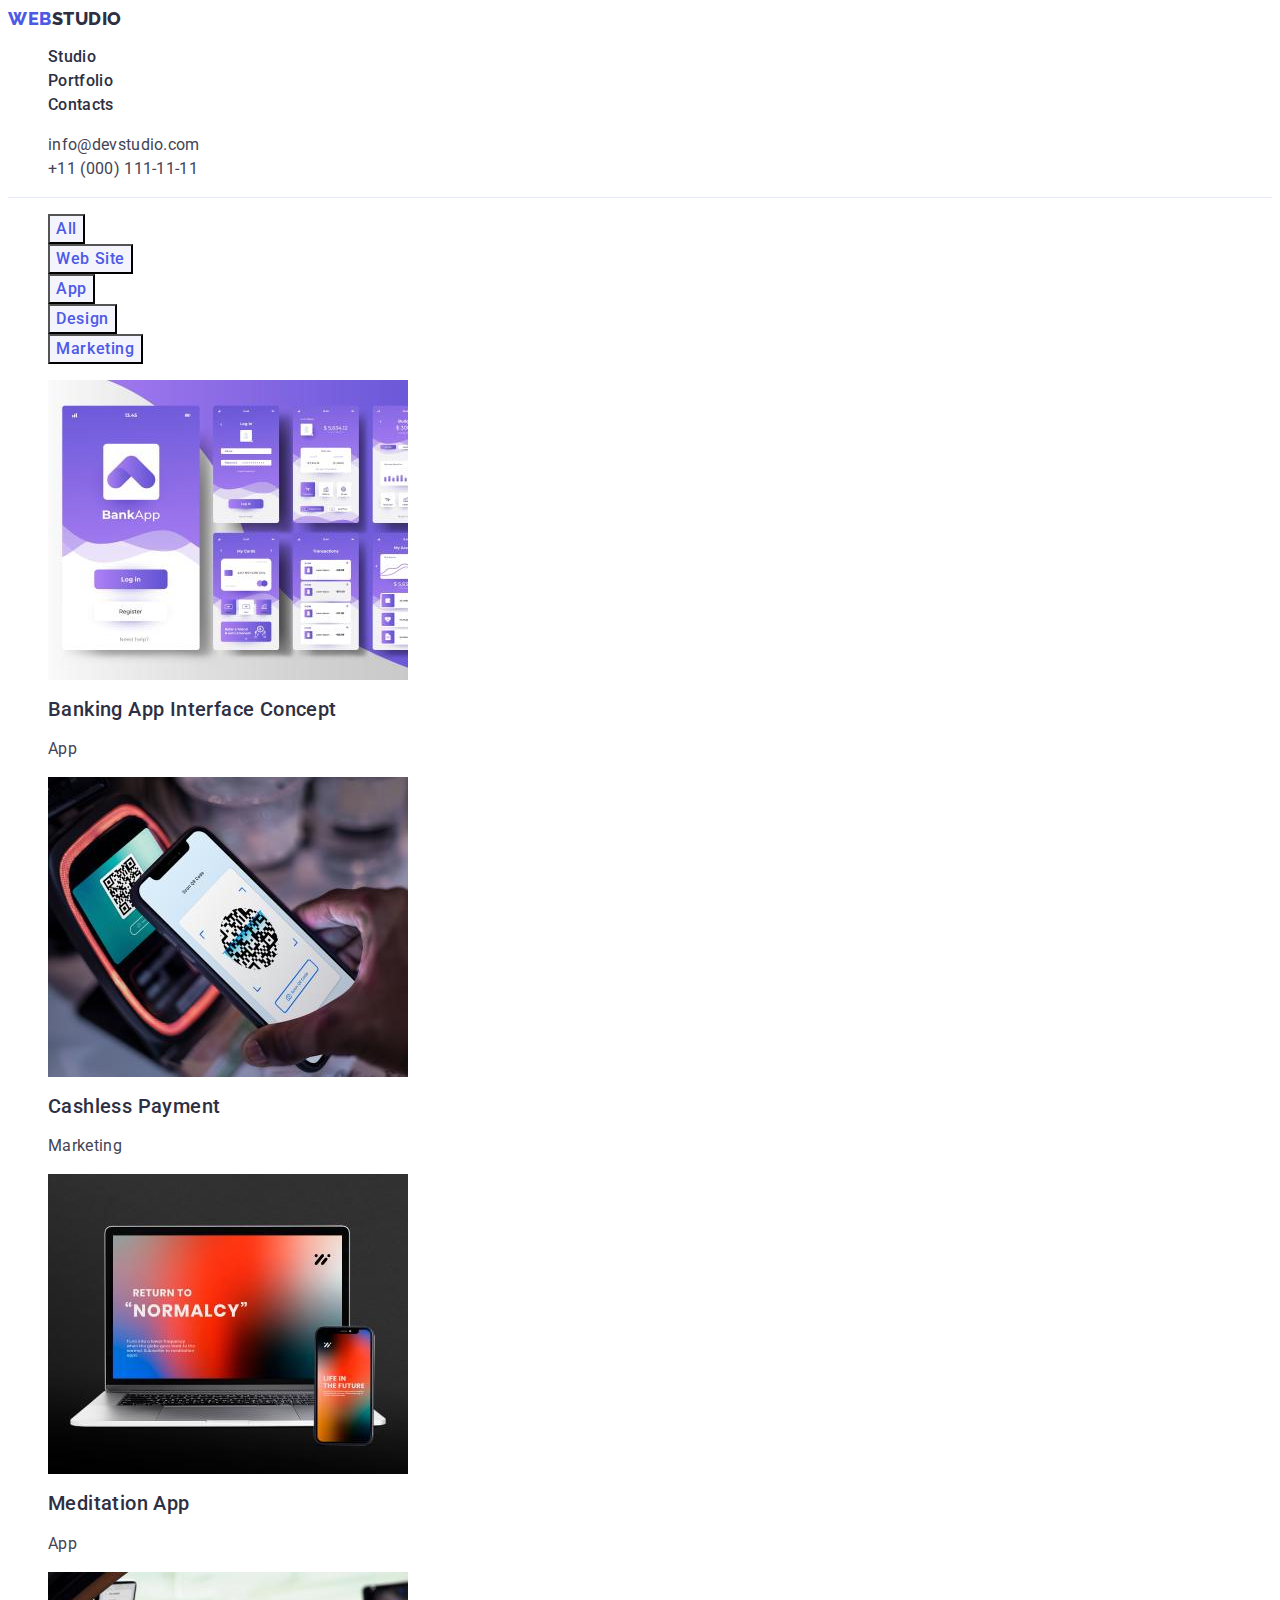
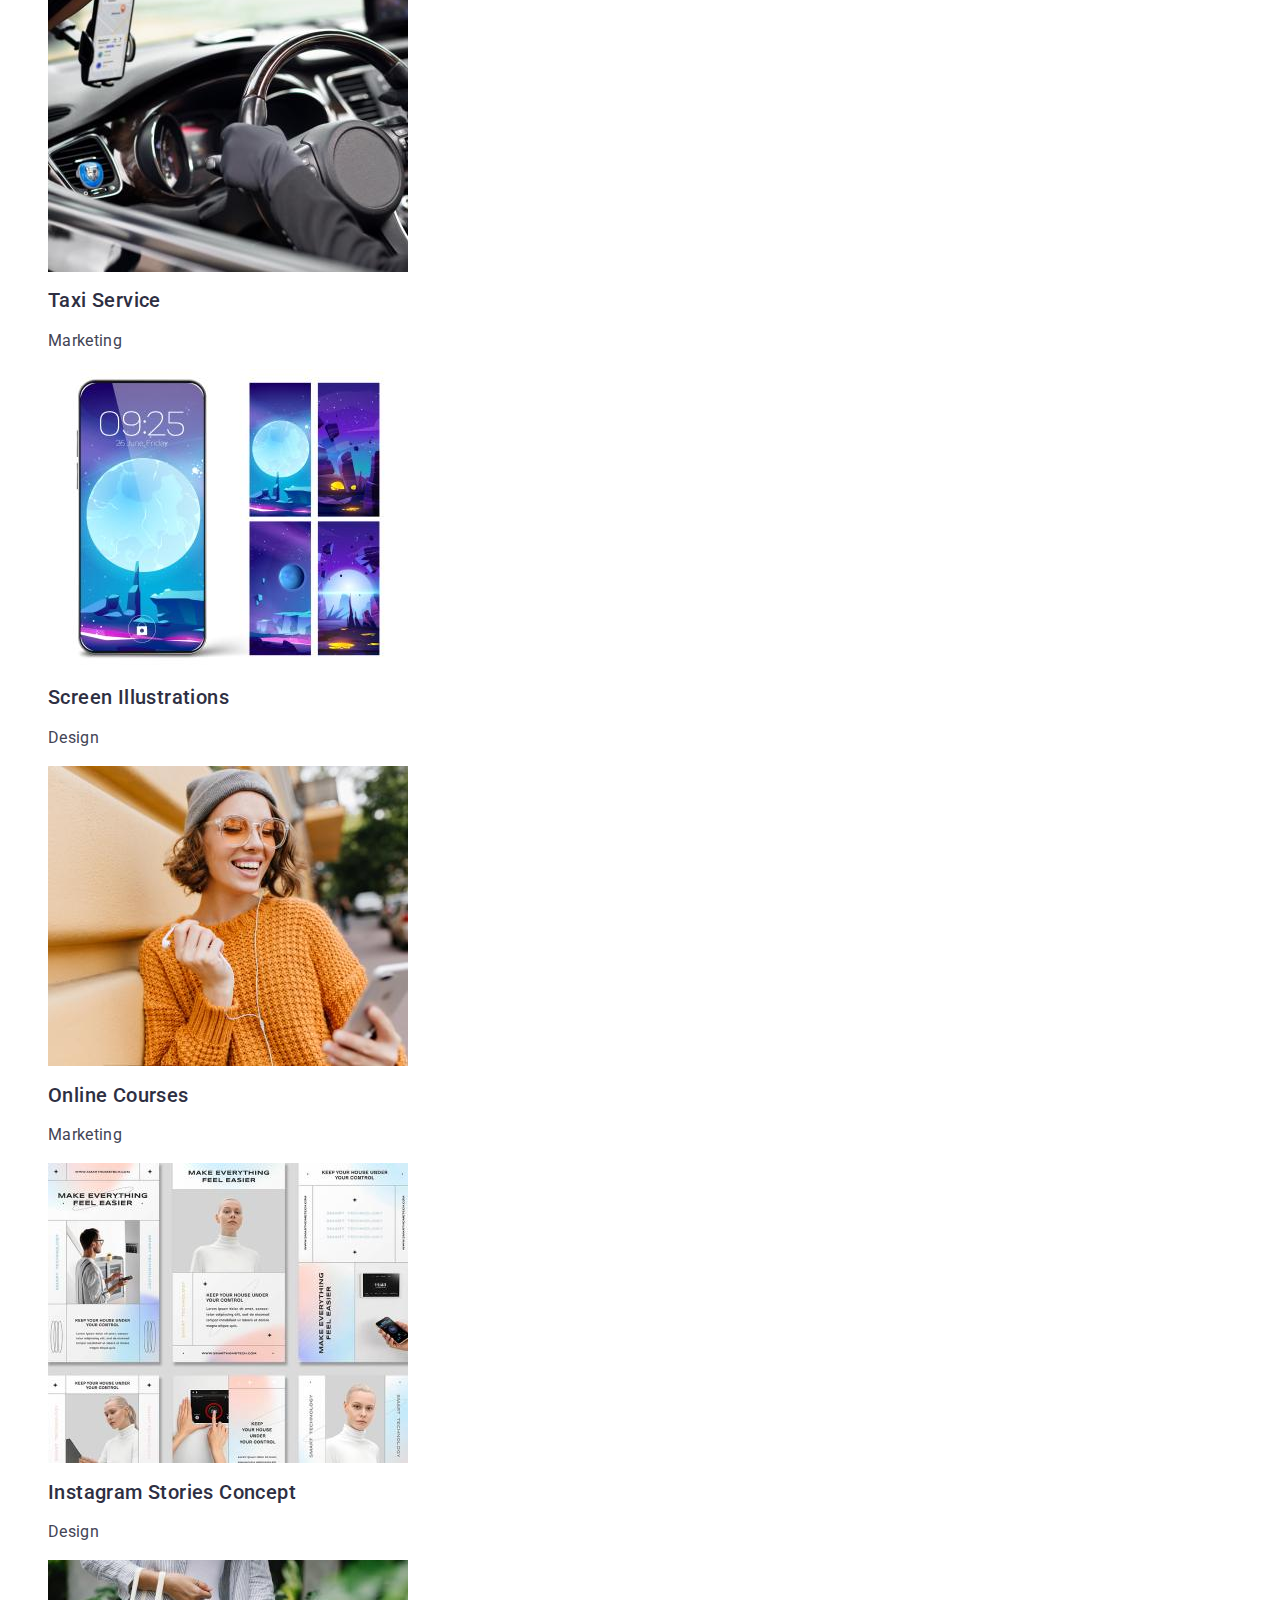
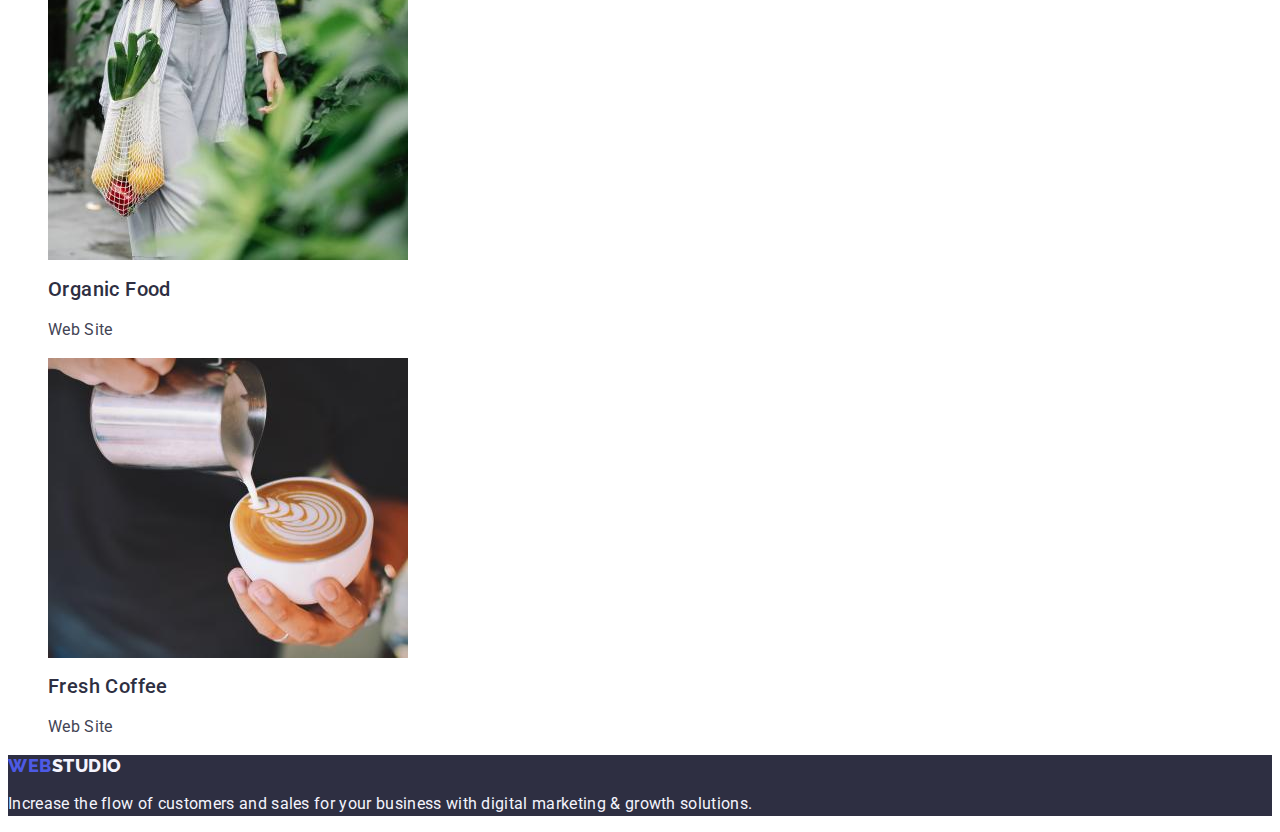
==== portfolio.html @ 6127a472 "styles link upddate" ====
<!DOCTYPE html>
<html lang="en">

<head>
  <meta charset="UTF-8">
  <meta name="viewport" content="width=device-width, initial-scale=1.0">
  <title>Portfolio</title>
  <link rel="stylesheet" href="./css/styles.css">
  <link rel="preconnect" href="https://fonts.googleapis.com">
  <link rel="preconnect" href="https://fonts.gstatic.com" crossorigin>
  <link href="https://fonts.googleapis.com/css2?family=Raleway:wght@800&family=Roboto:wght@400;500;700;900&display=swap"
    rel="stylesheet">
  <link rel="stylesheet" href="https://cdnjs.cloudflare.com/ajax/libs/modern-normalize/2.0.0/modern-normalize.min.css"
    integrity="sha512-4xo8blKMVCiXpTaLzQSLSw3KFOVPWhm/TRtuPVc4WG6kUgjH6J03IBuG7JZPkcWMxJ5huwaBpOpnwYElP/m6wg=="
    crossorigin="anonymous" referrerpolicy="no-referrer" />
  <link rel="stylesheet" href="node_modules/modern-normalize/modern-normalize.css">
</head>

<body>
  <!-- Heading -->
  <header>
    <nav>
      <!-- Navigation to other pages -->
      <a class="logo link" href="./index.html">Web<span class="second-part-of-the-logo">Studio</span></a>
      <ul class="list">
        <li><a class="nav-fillters link" href="./index.html">Studio</a></li>
        <li><a class="nav-fillters link" href="./portfolio.html">Portfolio</a></li>
        <li><a class="nav-fillters link" href="">Contacts</a></li>
      </ul>
    </nav>
    <address class="address-fillters">
      <ul class="list">
        <!-- Link to email address  -->
        <li><a class="address-list-fillters link" href="mailto:info@devstudio.com">info@devstudio.com</a></li>
        <!-- Link to phone number -->
        <li><a class="address-list-fillters link" href="tel:+110001111111">+11 (000) 111-11-11</a>
        </li>
      </ul>
    </address>
  </header>
  <!-- Main page content -->
  <main>
    <section>
      <h1 class="visually-hidden">Button</h1>
      <ul class="list">
        <li><button type="button" class="portfolio-buttons">All</button></li>
        <li><button type="button" class="portfolio-buttons">Web Site</button></li>
        <li><button type="button" class="portfolio-buttons">App</button></li>
        <li><button type="button" class="portfolio-buttons">Design</button></li>
        <li><button type="button" class="portfolio-buttons">Marketing</button></li>
      </ul>
      <ul class="list">
        <li>
          <a class="link"><img src="./images/img.jpg" alt="banking app iterface concept" width="360">
            <h2 class="heading-fillters">Banking App Interface Concept</h2>
            <p class="paragraph">App</p>
          </a>
        </li>
        <li><a class="link"><img src="./images/Payment.jpg" alt="payment app" width="360">
            <h2 class="heading-fillters">Cashless Payment</h2>
            <p class="paragraph">Marketing</p>
          </a>
        </li>
        <li><a class="link"><img src="./images/App.jpg" alt="meditation app" width="360">
            <h2 class="heading-fillters">Meditation App</h2>
            <p class="paragraph">App</p>
          </a>
        </li>
        <li><a class="link"><img src="./images/Taxi.jpg" alt="car cockpit" width="360">
            <h2 class="heading-fillters">Taxi Service</h2>
            <p class="paragraph">Marketing</p>
          </a>
        </li>
        <li><a class="link"><img src="./images/Screen.jpg" alt="Screen Illustrations" width="360">
            <h2 class="heading-fillters">Screen Illustrations</h2>
            <p class="paragraph">Design</p>
          </a>
        </li>
        <li><a class="link"><img src="./images/Courses.jpg" alt="Woman in an orange turtleneck" width="360">
            <h2 class="heading-fillters">Online Courses</h2>
            <p class="paragraph">Marketing</p>
          </a>
        </li>
        <li><a class="link"><img src="./images/Instagram.jpg" alt="Instagram Stories Concept" width="360">
            <h2 class="heading-fillters">Instagram Stories Concept</h2>
            <p class="paragraph">Design</p>
          </a>
        </li>
        <li><a class="link"><img src="./images/Food.jpg" alt="Organic Food" width="360">
            <h2 class="heading-fillters">Organic Food</h2>
            <p class="paragraph">Web Site</p>
          </a>
        </li>
        <li><a class="link"><img src="./images/Coffee.jpg" alt="Fresh Coffee" width="360">
            <h2 class="heading-fillters">Fresh Coffee</h2>
            <p class="paragraph">Web Site</p>
          </a>
        </li>
      </ul>
    </section>
  </main>
  <!-- Page footer -->
  <footer class="section-fillters">
    <a class="logo link" href="./index.html">Web<span class="second-part-footer-logo">Studio</span></a>
    <p class="footer-paragraph">Increase the flow of customers and sales for your business with digital marketing &
      growth solutions.</p>
  </footer>

</body>

</html>
---- css/styles.css ----
:root {
    --main-color: #434455;
    --letters-color: #2e2f42;
    --background-color: #f4f4fd;
    --letters2-color: #404bbf;
    --buttons-color: #4d5ae5;
    --main-background-color: #ffffff;
}
body {
    font-family: "Raleway", sans-serif;
    font-family: "Roboto", sans-serif;
    color: #434455;
    background: #ffffff;
}
.logo {
    font-family: "Raleway", sans-serif;
    font-weight: 800;
    font-size: 18px;
    line-height: 1.17;
    letter-spacing: 0.03em;
    text-transform: uppercase;
    color: var(--buttons-color);
}
.second-part-of-the-logo {
    color: var(--letters-color);
}
.link {
    text-decoration: none;
}
.list {
    list-style: none;
}
.nav-fillters {
    font-weight: 500;
    font-size: 16px;
    line-height: 1.5;
    letter-spacing: 0.02em;
    color: var(--letters-color);
}
.nav-fillters:focus,
.nav-fillters:hover {
    color: #404bbf;
}
.address-fillters {
    font-style: normal;
}
.address-list-fillters {
    font-size: 16px;
    line-height: 1.5;
    letter-spacing: 0.02em;
    color: var(--main-color);
}
.address-list-fillters:hover {
    color: #404bbf;
}
.address-list-fillters:focus {
    color: #404bbf;
}

.section-fillters {
    background-color: var(--letters-color);
}
.main-heading {
    font-size: 56px;
    line-height: 1.07;
    text-align: center;
    letter-spacing: 0.02em;
    color: var(--main-background-color);
}
.main-button {
    background-color: #4d5ae5;
    font-family: "Roboto", sans-serif;
    font-weight: 500;
    font-size: 16px;
    line-height: 1.5;
    letter-spacing: 0.04em;
    color: var(--main-background-color);
    cursor: pointer;
}
.main-button:hover,
.main-button:focus {
    background-color: #404bbf;
}
.heading-fillters {
    font-weight: 500;
    font-size: 20px;
    line-height: 1.2;
    letter-spacing: 0.02em;
    color: var(--letters-color);
}
.paragraph {
    font-size: 16px;
    line-height: 1.5;
    letter-spacing: 0.02em;
    color: var(--main-color);
}
.section-three-heading {
    font-size: 36px;
    line-height: 1.11;
    text-align: center;
    letter-spacing: 0.02em;
    text-transform: capitalize;
    color: var(--letters-color);
}
.section-four {
    background-color: var(--background-color);
}
.section-four-heading {
    font-size: 36px;
    line-height: 1.11;
    text-align: center;
    letter-spacing: 0.02em;
    text-transform: capitalize;
    color: var(--letters-color);
}
.section-four-images {
    background-color: var(--main-background-color);
}
.second-part-footer-logo {
    color: var(--background-color);
}
.footer-paragraph {
    line-height: 1.5;
    color: var(--background-color);
    letter-spacing: 0.02em;
}

.portfolio-buttons {
    font-family: "Roboto", sans-serif;
    font-weight: 500;
    font-size: 16px;
    line-height: 1.5;
    letter-spacing: 0.04em;
    color: var(--buttons-color);
    background-color: var(--background-color);
    cursor: pointer;
}
.portfolio-buttons:focus,
.portfolio-buttons:hover {
    color: var(--main-background-color);
    background-color: var(--letters2-color);
}
.visually-hidden {
    position: absolute;
    width: 1px;
    height: 1px;
    margin: -1px;
    border: 0;
    padding: 0;
    white-space: nowrap;
    clip-path: inset(100%);
    clip: rect(0 0 0 0);
    overflow: hidden;
}
img {
    display: block;
}
.container {
    width: 1158px;
    margin: 0 auto;
    padding-left: 15px;
    padding-right: 15px;
}
header {
    border-bottom: 1px solid #e7e9fc;
}
.header-div {
    display: flex;
}
.nav-box {
    display: flex;
    align-items: center;
}
.logo-box {
    margin-right: 76px;
}
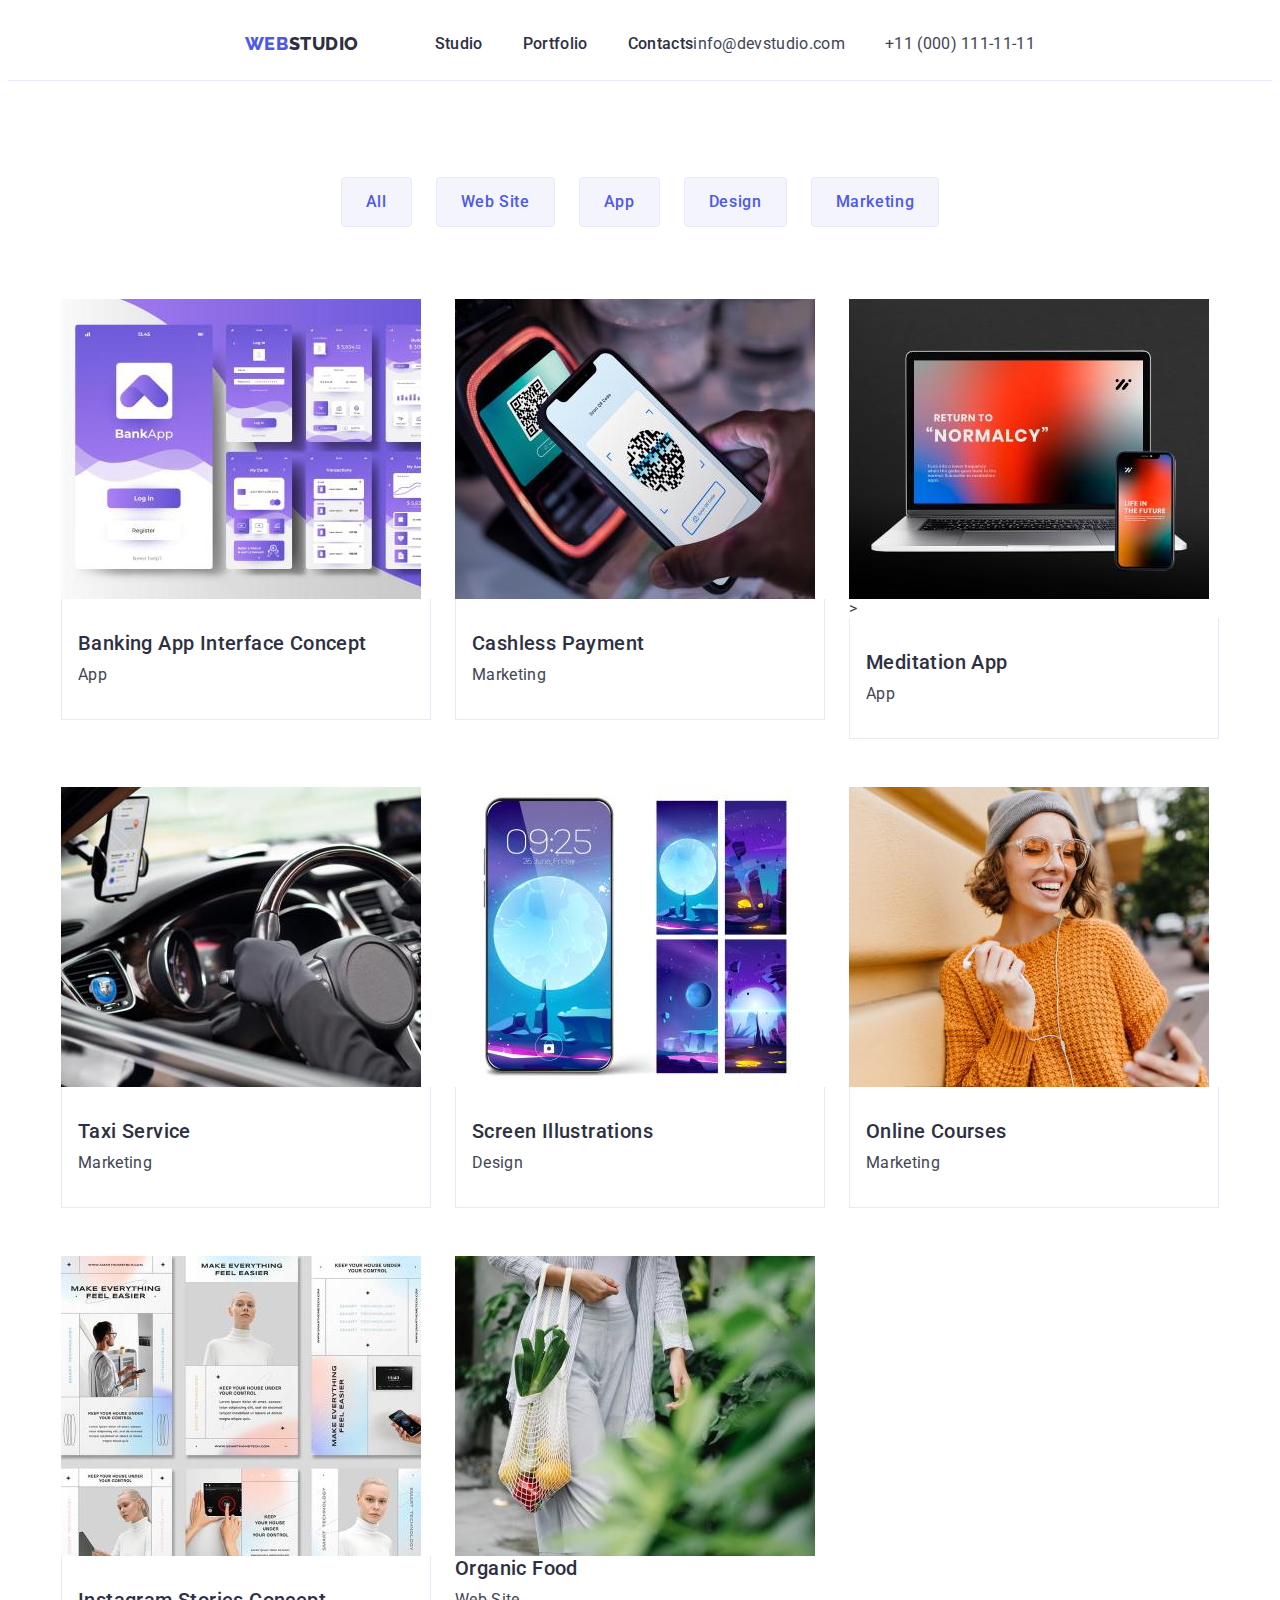
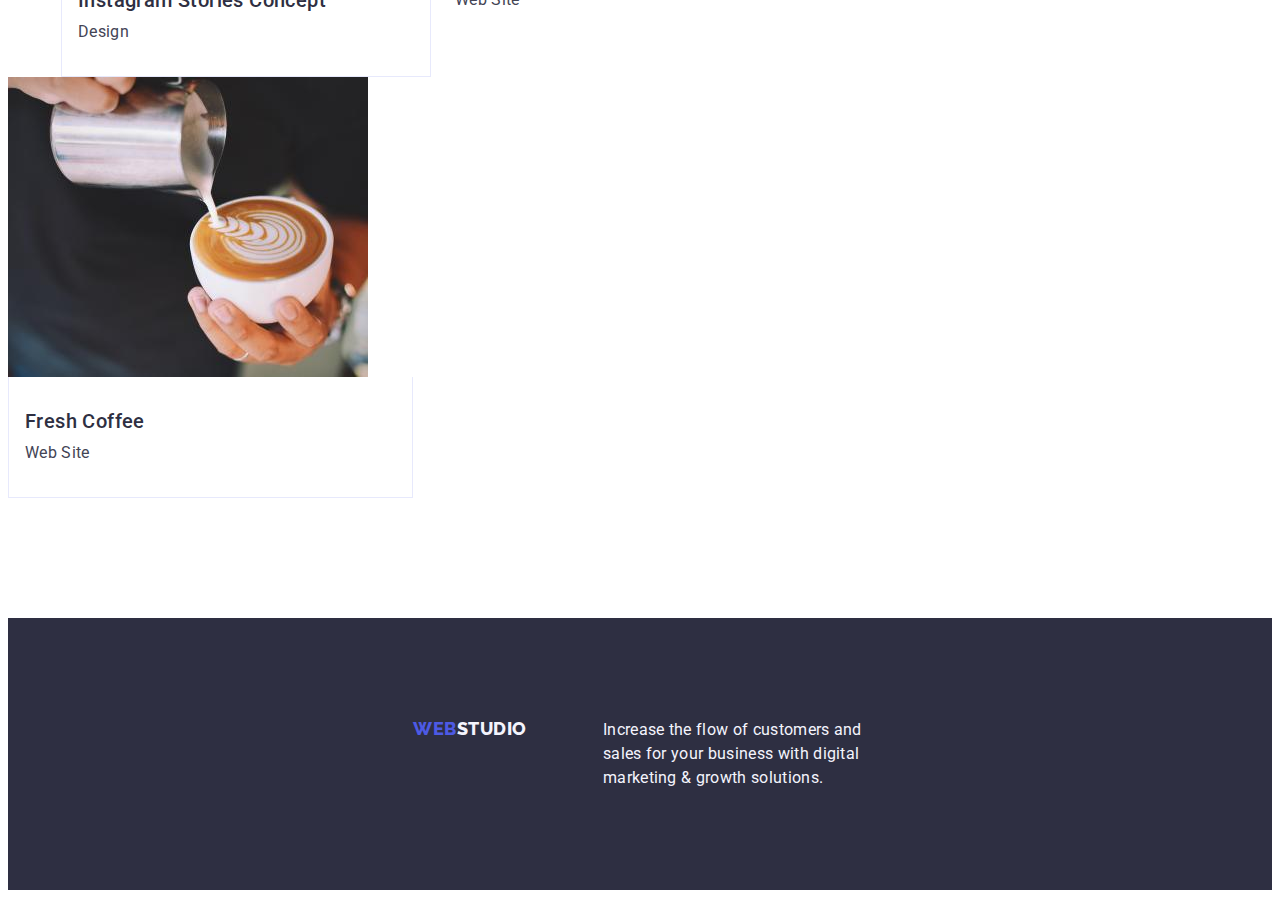
==== commit 0b7de45e: "Change all code" ====
--- a/portfolio.html
+++ b/portfolio.html
@@ -2,110 +2,169 @@
 <html lang="en">
 
 <head>
-  <meta charset="UTF-8">
-  <meta name="viewport" content="width=device-width, initial-scale=1.0">
+  <meta charset="utf-8" />
+  <meta name="description" content="Web studio page" />
   <title>Portfolio</title>
-  <link rel="stylesheet" href="./css/styles.css">
-  <link rel="preconnect" href="https://fonts.googleapis.com">
-  <link rel="preconnect" href="https://fonts.gstatic.com" crossorigin>
-  <link href="https://fonts.googleapis.com/css2?family=Raleway:wght@800&family=Roboto:wght@400;500;700;900&display=swap"
-    rel="stylesheet">
   <link rel="stylesheet" href="https://cdnjs.cloudflare.com/ajax/libs/modern-normalize/2.0.0/modern-normalize.min.css"
     integrity="sha512-4xo8blKMVCiXpTaLzQSLSw3KFOVPWhm/TRtuPVc4WG6kUgjH6J03IBuG7JZPkcWMxJ5huwaBpOpnwYElP/m6wg=="
     crossorigin="anonymous" referrerpolicy="no-referrer" />
-  <link rel="stylesheet" href="node_modules/modern-normalize/modern-normalize.css">
+  <link rel="stylesheet" href="./css/styles.css" />
+  <link rel="preconnect" href="https://fonts.gstatic.com" />
+  <link rel="preconnect" href="https://fonts.googleapis.com" />
+  <link href="https://fonts.googleapis.com/css2?family=Raleway:wght@800&family=Roboto:wght@400;500;700;900&display=swap"
+    rel="stylesheet" />
 </head>
 
 <body>
   <!-- Heading -->
-  <header>
-    <nav>
+  <header class="header">
+    <div class="div-header container">
       <!-- Navigation to other pages -->
-      <a class="logo link" href="./index.html">Web<span class="second-part-of-the-logo">Studio</span></a>
-      <ul class="list">
-        <li><a class="nav-fillters link" href="./index.html">Studio</a></li>
-        <li><a class="nav-fillters link" href="./portfolio.html">Portfolio</a></li>
-        <li><a class="nav-fillters link" href="">Contacts</a></li>
-      </ul>
-    </nav>
-    <address class="address-fillters">
-      <ul class="list">
-        <!-- Link to email address  -->
-        <li><a class="address-list-fillters link" href="mailto:info@devstudio.com">info@devstudio.com</a></li>
-        <!-- Link to phone number -->
-        <li><a class="address-list-fillters link" href="tel:+110001111111">+11 (000) 111-11-11</a>
-        </li>
-      </ul>
-    </address>
+      <nav class="nav-header">
+        <a href="./index.html" class="logo link">Web<span class="logo-secondary">Studio</span></a>
+        <ul class="list menu">
+          <li class="menu-item">
+            <a href="./index.html" class="list-item link">Studio</a>
+          </li>
+          <li class="menu-item">
+            <a href="./portfolio.html" class="list-item link">Portfolio</a>
+          </li>
+          <li class="menu-item">
+            <a href="" class="list-item link">Contacts</a>
+          </li>
+        </ul>
+      </nav>
+      <address class="address">
+        <ul class="list address-list">
+          <!-- Link to email address  -->
+          <li>
+            <a href="mailto:info@devstudio.com" class="address-list-item link">info@devstudio.com</a>
+          </li>
+          <!-- Link to phone number -->
+          <li>
+            <a href="tel:+110001111111" class="address-list-item link">+11 (000) 111-11-11</a>
+          </li>
+        </ul>
+      </address>
+    </div>
   </header>
   <!-- Main page content -->
   <main>
-    <section>
-      <h1 class="visually-hidden">Button</h1>
-      <ul class="list">
-        <li><button type="button" class="portfolio-buttons">All</button></li>
-        <li><button type="button" class="portfolio-buttons">Web Site</button></li>
-        <li><button type="button" class="portfolio-buttons">App</button></li>
-        <li><button type="button" class="portfolio-buttons">Design</button></li>
-        <li><button type="button" class="portfolio-buttons">Marketing</button></li>
+    <section class="section portfolio-main">
+      <div class="container">
+        <h1 class="visually-hidden">Button</h1>
+        <ul class="list button-list">
+          <li><button type="button" class="button-list-item">All</button></li>
+          <li>
+            <button type="button" class="button-list-item">Web Site</button>
+          </li>
+          <li>
+            <button type="button" class="button-list-item">App</button>
+          </li>
+          <li>
+            <button type="button" class="button-list-item">Design</button>
+          </li>
+          <li>
+            <button type="button" class="button-list-item">Marketing</button>
+          </li>
+        </ul>
+        <ul class="list portfolio-list">
+          <li class="portfolio-list-flex">
+            <a class="link">
+              <img src="./images/img.jpg" alt="banking app iterface concept" width="360">
+              <div class="portfolio-list-description">
+                <h2 class="portfolio-list-item">
+                  Banking App Interface Concept
+                </h2>
+                <p class="portfolio-category">App</p>
+              </div>
+            </a>
+          </li>
+          <li class="portfolio-list-flex">
+            <a class="link">
+              <img src="./images/Payment.jpg" alt="payment app" width="360">
+              <div class="portfolio-list-description">
+                <h2 class="portfolio-list-item">Cashless Payment</h2>
+                <p class="portfolio-category">Marketing</p>
+              </div>
+            </a>
+          </li>
+          <li class="portfolio-list-flex">
+            <a class="link">
+              <img src="./images/App.jpg" alt="meditation app" width="360">>
+              <div class="portfolio-list-description">
+                <h2 class="portfolio-list-item">Meditation App</h2>
+                <p class="portfolio-category">App</p>
+              </div>
+            </a>
+          </li>
+          <li class="portfolio-list-flex">
+            <a class="link">
+              <img src="./images/Taxi.jpg" alt="car cockpit" width="360">
+              <div class="portfolio-list-description">
+                <h2 class="portfolio-list-item">Taxi Service</h2>
+                <p class="portfolio-category">Marketing</p>
+              </div>
+            </a>
+          </li>
+          <li class="portfolio-list-flex">
+            <a class="link">
+              <img src="./images/Screen.jpg" alt="Screen Illustrations" width="360">
+              <div class="portfolio-list-description">
+                <h2 class="portfolio-list-item">Screen Illustrations</h2>
+                <p class="portfolio-category">Design</p>
+              </div>
+            </a>
+          </li>
+          <li class="portfolio-list-flex">
+            <a class="link">
+              <img src="./images/Courses.jpg" alt="Woman in an orange turtleneck" width="360">
+              <div class="portfolio-list-description">
+                <h2 class="portfolio-list-item">Online Courses</h2>
+                <p class="portfolio-category">Marketing</p>
+              </div>
+            </a>
+          </li>
+          <li class="portfolio-list-flex">
+            <a class="link">
+              <img src="./images/Instagram.jpg" alt="Instagram Stories Concept" width="360">
+              <div class="portfolio-list-description">
+                <h2 class="portfolio-list-item">Instagram Stories Concept</h2>
+                <p class="portfolio-category">Design</p>
+              </div>
+            </a>
+          </li>
+          <li class="portfolio-list-flex">
+            <a class="link">
+              <img src="./images/Food.jpg" alt="Organic Food" width="360">
+              <h2 class="portfolio-list-item">Organic Food</h2>
+              <p class="portfolio-category">Web Site</p>
+      </div>
+      </a>
+      </li>
+      <li class="portfolio-list-flex">
+        <a class="link">
+          <img src="./images/Coffee.jpg" alt="Fresh Coffee" width="360">
+          <div class="portfolio-list-description">
+            <h2 class="portfolio-list-item">Fresh Coffee</h2>
+            <p class="portfolio-category">Web Site</p>
+          </div>
+        </a>
+      </li>
       </ul>
-      <ul class="list">
-        <li>
-          <a class="link"><img src="./images/img.jpg" alt="banking app iterface concept" width="360">
-            <h2 class="heading-fillters">Banking App Interface Concept</h2>
-            <p class="paragraph">App</p>
-          </a>
-        </li>
-        <li><a class="link"><img src="./images/Payment.jpg" alt="payment app" width="360">
-            <h2 class="heading-fillters">Cashless Payment</h2>
-            <p class="paragraph">Marketing</p>
-          </a>
-        </li>
-        <li><a class="link"><img src="./images/App.jpg" alt="meditation app" width="360">
-            <h2 class="heading-fillters">Meditation App</h2>
-            <p class="paragraph">App</p>
-          </a>
-        </li>
-        <li><a class="link"><img src="./images/Taxi.jpg" alt="car cockpit" width="360">
-            <h2 class="heading-fillters">Taxi Service</h2>
-            <p class="paragraph">Marketing</p>
-          </a>
-        </li>
-        <li><a class="link"><img src="./images/Screen.jpg" alt="Screen Illustrations" width="360">
-            <h2 class="heading-fillters">Screen Illustrations</h2>
-            <p class="paragraph">Design</p>
-          </a>
-        </li>
-        <li><a class="link"><img src="./images/Courses.jpg" alt="Woman in an orange turtleneck" width="360">
-            <h2 class="heading-fillters">Online Courses</h2>
-            <p class="paragraph">Marketing</p>
-          </a>
-        </li>
-        <li><a class="link"><img src="./images/Instagram.jpg" alt="Instagram Stories Concept" width="360">
-            <h2 class="heading-fillters">Instagram Stories Concept</h2>
-            <p class="paragraph">Design</p>
-          </a>
-        </li>
-        <li><a class="link"><img src="./images/Food.jpg" alt="Organic Food" width="360">
-            <h2 class="heading-fillters">Organic Food</h2>
-            <p class="paragraph">Web Site</p>
-          </a>
-        </li>
-        <li><a class="link"><img src="./images/Coffee.jpg" alt="Fresh Coffee" width="360">
-            <h2 class="heading-fillters">Fresh Coffee</h2>
-            <p class="paragraph">Web Site</p>
-          </a>
-        </li>
-      </ul>
+      </div>
     </section>
   </main>
   <!-- Page footer -->
-  <footer class="section-fillters">
-    <a class="logo link" href="./index.html">Web<span class="second-part-footer-logo">Studio</span></a>
-    <p class="footer-paragraph">Increase the flow of customers and sales for your business with digital marketing &
-      growth solutions.</p>
+  <footer class="footer">
+    <div class="container">
+      <a href="./index.html" class="logo link footer-link">Web<span class="logo-secondary-footer">Studio</span></a>
+      <p class="footer-description">
+        Increase the flow of customers and sales for your business with
+        digital marketing & growth solutions.
+      </p>
+    </div>
   </footer>
-
 </body>
 
 </html>--- a/css/styles.css
+++ b/css/styles.css
@@ -1,145 +1,236 @@
+body {
+    font-family: Roboto, sans-serif;
+    color: #434455;
+    background-color: #ffffff;
+}
 :root {
-    --main-color: #434455;
-    --letters-color: #2e2f42;
-    --background-color: #f4f4fd;
-    --letters2-color: #404bbf;
-    --buttons-color: #4d5ae5;
-    --main-background-color: #ffffff;
-}
-body {
-    font-family: "Raleway", sans-serif;
-    font-family: "Roboto", sans-serif;
-    color: #434455;
-    background: #ffffff;
-}
+    --brand-color: #4d5ae5;
+}
+h1,
+h2,
+h3,
+h4,
+h5,
+h6,
+p {
+    margin: 0;
+}
+
+img {
+    display: block;
+    max-width: 100%;
+    height: auto;
+}
+
+button {
+    cursor: pointer;
+    border: none;
+    border-radius: 4px;
+}
+
+ul,
+ol {
+    list-style: none;
+    margin: 0;
+    padding-left: 0;
+}
+
+.link {
+    text-decoration: none;
+}
+.container {
+    display: flex;
+    justify-content: center;
+    flex-wrap: wrap;
+    max-width: 1158px;
+    padding: 0 15px;
+    margin: 0 auto;
+}
+.section {
+    padding-top: 120px;
+    padding-bottom: 120px;
+}
+.header {
+    border-bottom: 1px solid #e7e9fc;
+}
+.div-header {
+    display: flex;
+}
+.nav-header {
+    display: flex;
+    align-items: center;
+}
+.menu {
+    display: flex;
+    flex-direction: row;
+    gap: 40px;
+}
+.address {
+    font-style: normal;
+    display: flex;
+    align-items: center;
+}
+.address-list-item {
+    font-size: 16px;
+    line-height: 1.5;
+    letter-spacing: 0.02em;
+    color: #434455;
+}
+.address-list {
+    display: flex;
+    text-align: left;
+    align-items: center;
+    gap: 40px;
+}
+.menu-item {
+    padding: 24px 0;
+}
+
 .logo {
-    font-family: "Raleway", sans-serif;
+    font-family: Raleway, sans-serif;
     font-weight: 800;
     font-size: 18px;
     line-height: 1.17;
     letter-spacing: 0.03em;
     text-transform: uppercase;
-    color: var(--buttons-color);
-}
-.second-part-of-the-logo {
-    color: var(--letters-color);
+    color: #4d5ae5;
+    margin-right: 76px;
 }
 .link {
     text-decoration: none;
 }
+.logo-secondary {
+    color: #2e2f42;
+}
 .list {
     list-style: none;
 }
-.nav-fillters {
-    font-weight: 500;
-    font-size: 16px;
-    line-height: 1.5;
-    letter-spacing: 0.02em;
-    color: var(--letters-color);
-}
-.nav-fillters:focus,
-.nav-fillters:hover {
+.list-item {
+    font-weight: 500;
+    font-size: 16px;
+    line-height: 1.5;
+    letter-spacing: 0.02em;
+    color: #2e2f42;
+    padding: 24px 0;
+}
+
+.link:hover {
     color: #404bbf;
 }
-.address-fillters {
-    font-style: normal;
-}
-.address-list-fillters {
-    font-size: 16px;
-    line-height: 1.5;
-    letter-spacing: 0.02em;
-    color: var(--main-color);
-}
-.address-list-fillters:hover {
+.link:focus {
     color: #404bbf;
 }
-.address-list-fillters:focus {
-    color: #404bbf;
-}
-
-.section-fillters {
-    background-color: var(--letters-color);
-}
-.main-heading {
+.main-banner {
+    background-color: #2e2f42;
+
+    height: 600px;
+    display: flex;
+    flex-direction: column;
+    justify-content: center;
+    padding: 188px 0;
+}
+.main-banner > .container {
+    width: 600px;
+}
+.main-banner-header {
     font-size: 56px;
     line-height: 1.07;
     text-align: center;
     letter-spacing: 0.02em;
-    color: var(--main-background-color);
-}
-.main-button {
+    color: #ffffff;
+    text-wrap: wrap;
+    max-width: 496px;
+    margin-bottom: 48px;
+}
+.main-banner-button {
     background-color: #4d5ae5;
     font-family: "Roboto", sans-serif;
     font-weight: 500;
     font-size: 16px;
     line-height: 1.5;
     letter-spacing: 0.04em;
-    color: var(--main-background-color);
+    color: #ffffff;
     cursor: pointer;
-}
-.main-button:hover,
-.main-button:focus {
+    padding: 16px, 32px, 16px, 32px;
+    display: block;
+    min-width: 169px;
+    height: 56px;
+    border: none;
+    border-radius: 4px;
+}
+.main-banner-button:hover {
     background-color: #404bbf;
 }
-.heading-fillters {
+.main-banner-button:focus {
+    background-color: #404bbf;
+}
+.characteristics-list {
+    display: flex;
+    justify-content: center;
+    align-content: center;
+    gap: 24px;
+}
+.characteristics-list-item {
+    flex-basis: calc((100% - 72px) / 4);
+}
+.characteristics-list-item-header {
     font-weight: 500;
     font-size: 20px;
     line-height: 1.2;
     letter-spacing: 0.02em;
-    color: var(--letters-color);
-}
-.paragraph {
-    font-size: 16px;
-    line-height: 1.5;
-    letter-spacing: 0.02em;
-    color: var(--main-color);
-}
-.section-three-heading {
+    color: #2e2f42;
+    margin-bottom: 8px;
+}
+.characteristics-list-item-description {
+    font-size: 16px;
+    line-height: 1.5;
+    letter-spacing: 0.02em;
+    color: #434455;
+}
+.main-list {
+    display: flex;
+    justify-content: center;
+    align-items: center;
+    gap: 24px;
+}
+.main-list-element {
+    background-color: #ffffff;
+    width: calc((100% - 72px) / 4);
+    border-radius: 0px 0px 4px 4px;
+}
+.employee {
+    padding: 32px 0px;
+}
+.main-list-item {
+    font-weight: 500;
+    font-size: 20px;
+    line-height: 1.2;
+    letter-spacing: 0.02em;
+    color: #2e2f42;
+    margin-bottom: 8px;
+    text-align: center;
+}
+
+.main-list-item-description {
+    font-size: 16px;
+    line-height: 1.5;
+    letter-spacing: 0.02em;
+    color: #434455;
+    text-align: center;
+}
+.secondary-list-header {
     font-size: 36px;
     line-height: 1.11;
     text-align: center;
     letter-spacing: 0.02em;
     text-transform: capitalize;
-    color: var(--letters-color);
-}
-.section-four {
-    background-color: var(--background-color);
-}
-.section-four-heading {
-    font-size: 36px;
-    line-height: 1.11;
-    text-align: center;
-    letter-spacing: 0.02em;
-    text-transform: capitalize;
-    color: var(--letters-color);
-}
-.section-four-images {
-    background-color: var(--main-background-color);
-}
-.second-part-footer-logo {
-    color: var(--background-color);
-}
-.footer-paragraph {
-    line-height: 1.5;
-    color: var(--background-color);
-    letter-spacing: 0.02em;
-}
-
-.portfolio-buttons {
-    font-family: "Roboto", sans-serif;
-    font-weight: 500;
-    font-size: 16px;
-    line-height: 1.5;
-    letter-spacing: 0.04em;
-    color: var(--buttons-color);
-    background-color: var(--background-color);
-    cursor: pointer;
-}
-.portfolio-buttons:focus,
-.portfolio-buttons:hover {
-    color: var(--main-background-color);
-    background-color: var(--letters2-color);
-}
+    color: #2e2f42;
+    margin-bottom: 72px;
+}
+.fourth-section {
+    background-color: #f4f4fd;
+}
+
 .visually-hidden {
     position: absolute;
     width: 1px;
@@ -152,25 +243,97 @@
     clip: rect(0 0 0 0);
     overflow: hidden;
 }
-img {
+.secondary-list {
+    display: flex;
+    justify-content: center;
+    align-content: space-between;
+    gap: 24px;
+}
+.secondary-list-item {
+    width: calc((100% - 48px) / 3);
+}
+.footer {
+    background-color: #2e2f42;
+    padding: 100px 0;
     display: block;
 }
-.container {
-    width: 1158px;
-    margin: 0 auto;
-    padding-left: 15px;
-    padding-right: 15px;
-}
-header {
-    border-bottom: 1px solid #e7e9fc;
-}
-.header-div {
-    display: flex;
-}
-.nav-box {
-    display: flex;
-    align-items: center;
-}
-.logo-box {
-    margin-right: 76px;
-}
+
+.footer-link {
+    display: inline-block;
+    margin-bottom: 16px;
+}
+.footer-description {
+    line-height: 1.5;
+    color: #f4f4fd;
+    letter-spacing: 0.02em;
+    max-width: 264px;
+}
+.logo-secondary-footer {
+    color: #f4f4fd;
+}
+/*PORTFOLIO*/
+.button-list {
+    display: flex;
+    justify-content: center;
+    margin-bottom: 72px;
+    gap: 24px;
+}
+.button-list-flex {
+    padding: 12px 24px;
+    border: 1px solid #e7e9fc;
+}
+.button-list-item {
+    font-family: "Roboto", sans-serif;
+    font-size: 16px;
+    line-height: 24;
+    font-weight: 500;
+    line-height: 1.5;
+    letter-spacing: 0.04em;
+    background-color: #f4f4fd;
+    color: #4d5ae5;
+    cursor: pointer;
+    padding: 12px 24px;
+    border: 1px solid #e7e9fc;
+}
+.button-list-item:hover {
+    color: #ffffff;
+    background-color: #404bbf;
+    border: 1px solid transparent;
+}
+.button-list-item:focus {
+    color: #ffffff;
+    background-color: #404bbf;
+    border: 1px solid transparent;
+}
+.portfolio-list {
+    display: flex;
+    flex-wrap: wrap;
+    column-gap: 24px;
+    row-gap: 48px;
+}
+.portfolio-list-flex {
+    width: calc((100% - 48px) / 3);
+}
+.portfolio-list-description {
+    padding: 32px 16px;
+    border: 1px solid #e7e9fc;
+    border-top: none;
+}
+.portfolio-list-item {
+    font-weight: 500;
+    font-size: 20px;
+    line-height: 1.2;
+    letter-spacing: 0.02em;
+    color: #2e2f42;
+    margin-bottom: 8px;
+}
+.portfolio-category {
+    font-size: 16px;
+    line-height: 1.5;
+    letter-spacing: 0.02em;
+    color: #434455;
+}
+.portfolio-main {
+    padding-top: 96px;
+    padding-bottom: 120px;
+}
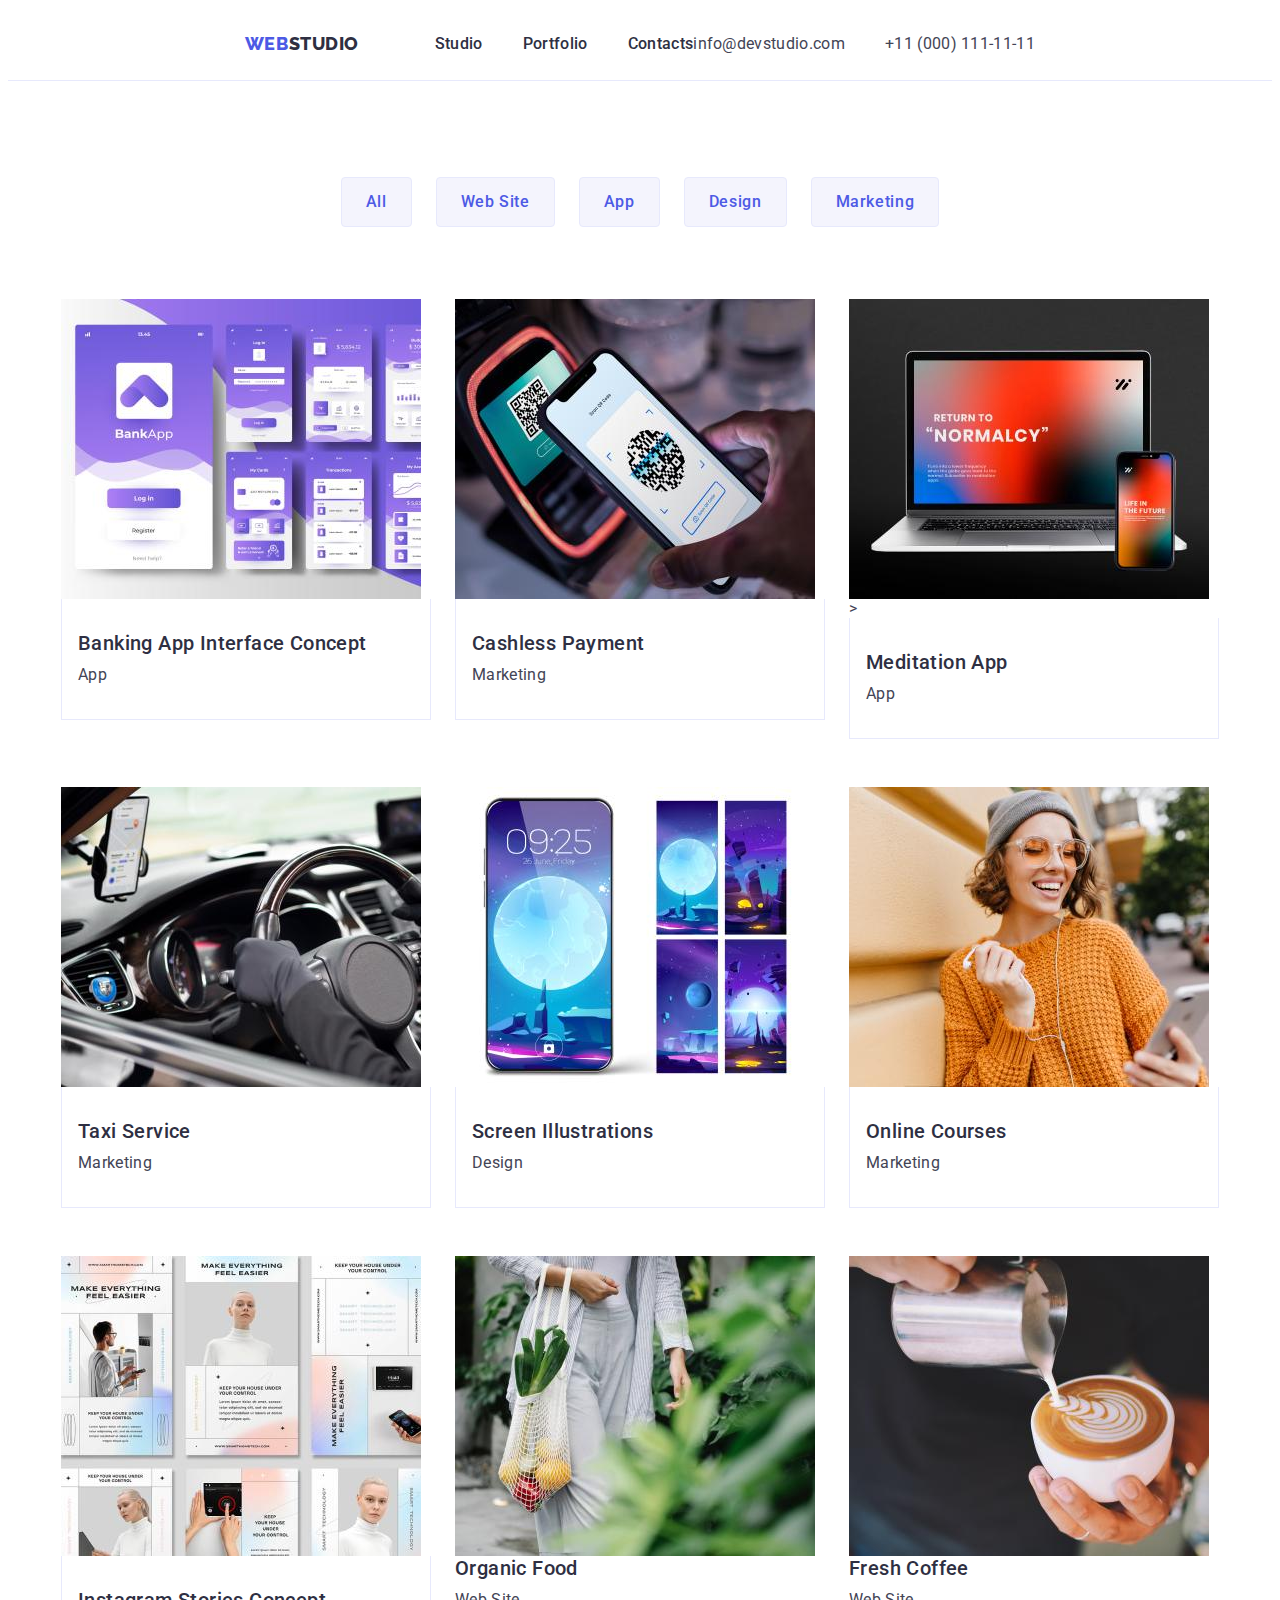
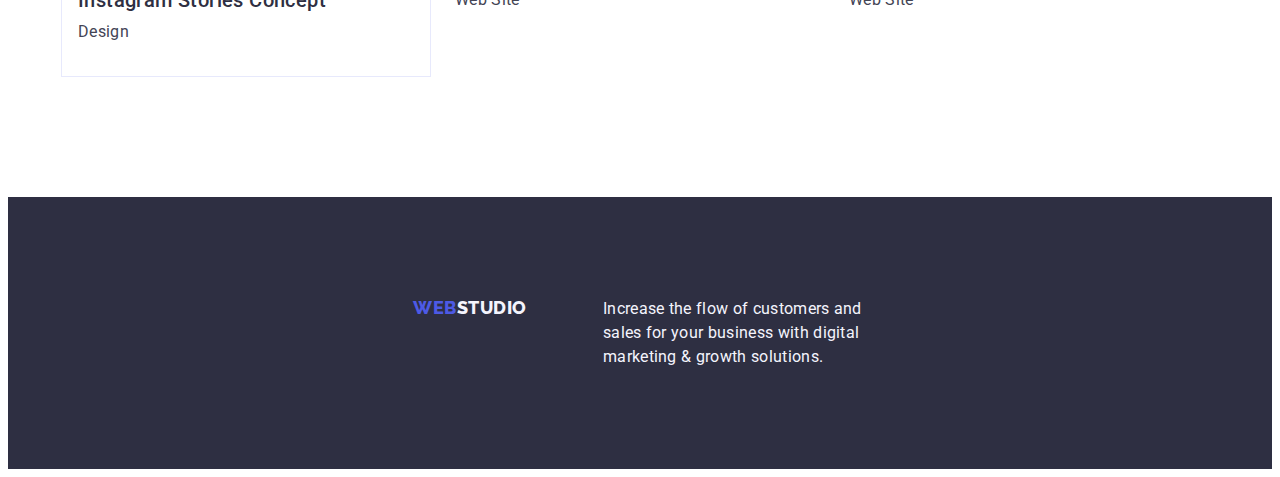
==== commit 1535583a: "Update portfolio.html" ====
--- a/portfolio.html
+++ b/portfolio.html
@@ -139,19 +139,17 @@
               <img src="./images/Food.jpg" alt="Organic Food" width="360">
               <h2 class="portfolio-list-item">Organic Food</h2>
               <p class="portfolio-category">Web Site</p>
-      </div>
-      </a>
-      </li>
-      <li class="portfolio-list-flex">
-        <a class="link">
-          <img src="./images/Coffee.jpg" alt="Fresh Coffee" width="360">
-          <div class="portfolio-list-description">
-            <h2 class="portfolio-list-item">Fresh Coffee</h2>
-            <p class="portfolio-category">Web Site</p>
-          </div>
-        </a>
-      </li>
-      </ul>
+
+            </a>
+          </li>
+          <li class="portfolio-list-flex">
+            <a class="link">
+              <img src="./images/Coffee.jpg" alt="Fresh Coffee" width="360">
+              <h2 class="portfolio-list-item">Fresh Coffee</h2>
+              <p class="portfolio-category">Web Site</p>
+            </a>
+          </li>
+        </ul>
       </div>
     </section>
   </main>
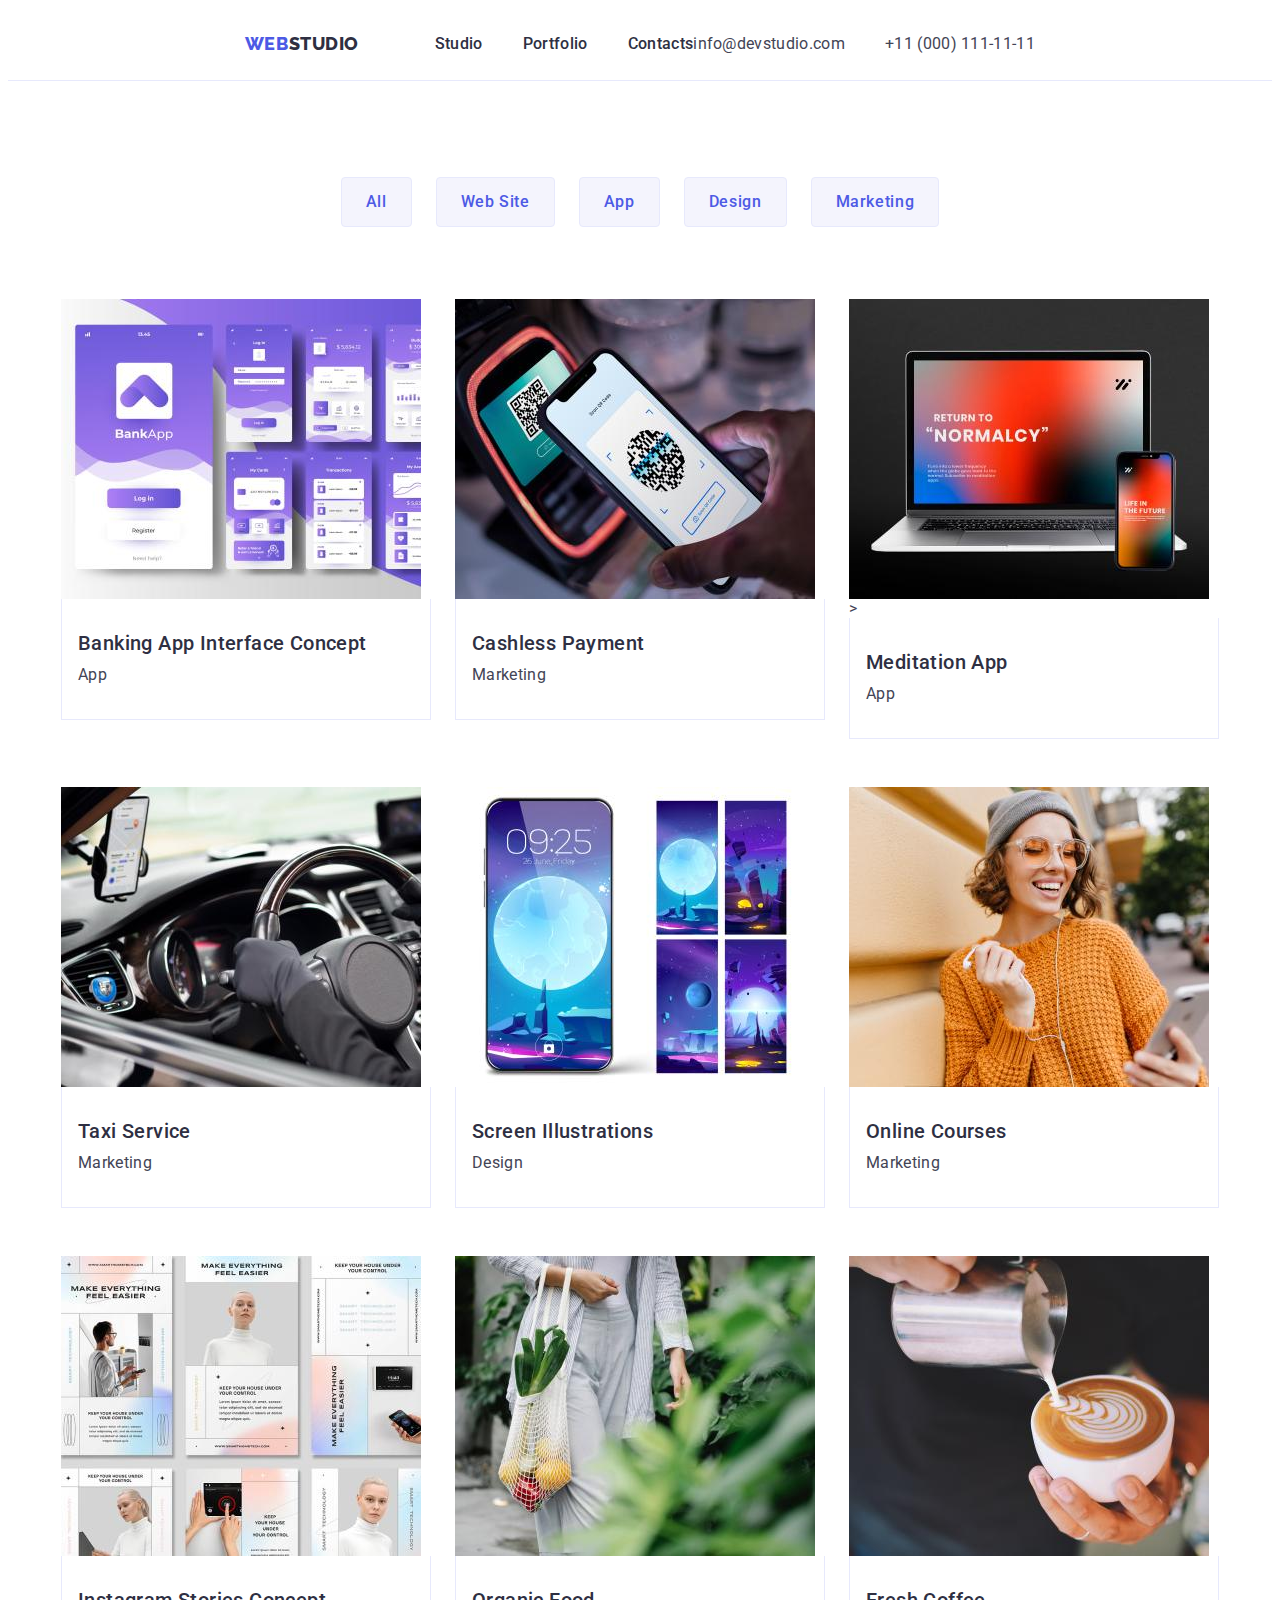
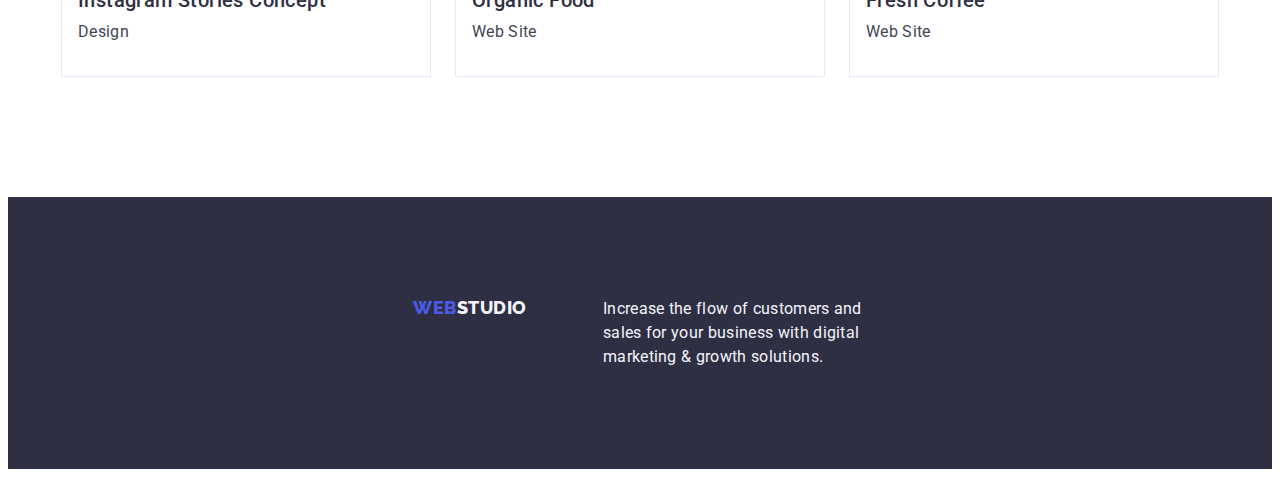
==== commit fd0a9f36: "Update portfolio.html" ====
--- a/portfolio.html
+++ b/portfolio.html
@@ -137,16 +137,19 @@
           <li class="portfolio-list-flex">
             <a class="link">
               <img src="./images/Food.jpg" alt="Organic Food" width="360">
-              <h2 class="portfolio-list-item">Organic Food</h2>
-              <p class="portfolio-category">Web Site</p>
-
+              <div class="portfolio-list-description">
+                <h2 class="portfolio-list-item">Organic Food</h2>
+                <p class="portfolio-category">Web Site</p>
+              </div>
             </a>
           </li>
           <li class="portfolio-list-flex">
             <a class="link">
               <img src="./images/Coffee.jpg" alt="Fresh Coffee" width="360">
-              <h2 class="portfolio-list-item">Fresh Coffee</h2>
-              <p class="portfolio-category">Web Site</p>
+              <div class="portfolio-list-description">
+                <h2 class="portfolio-list-item">Fresh Coffee</h2>
+                <p class="portfolio-category">Web Site</p>
+              </div>
             </a>
           </li>
         </ul>
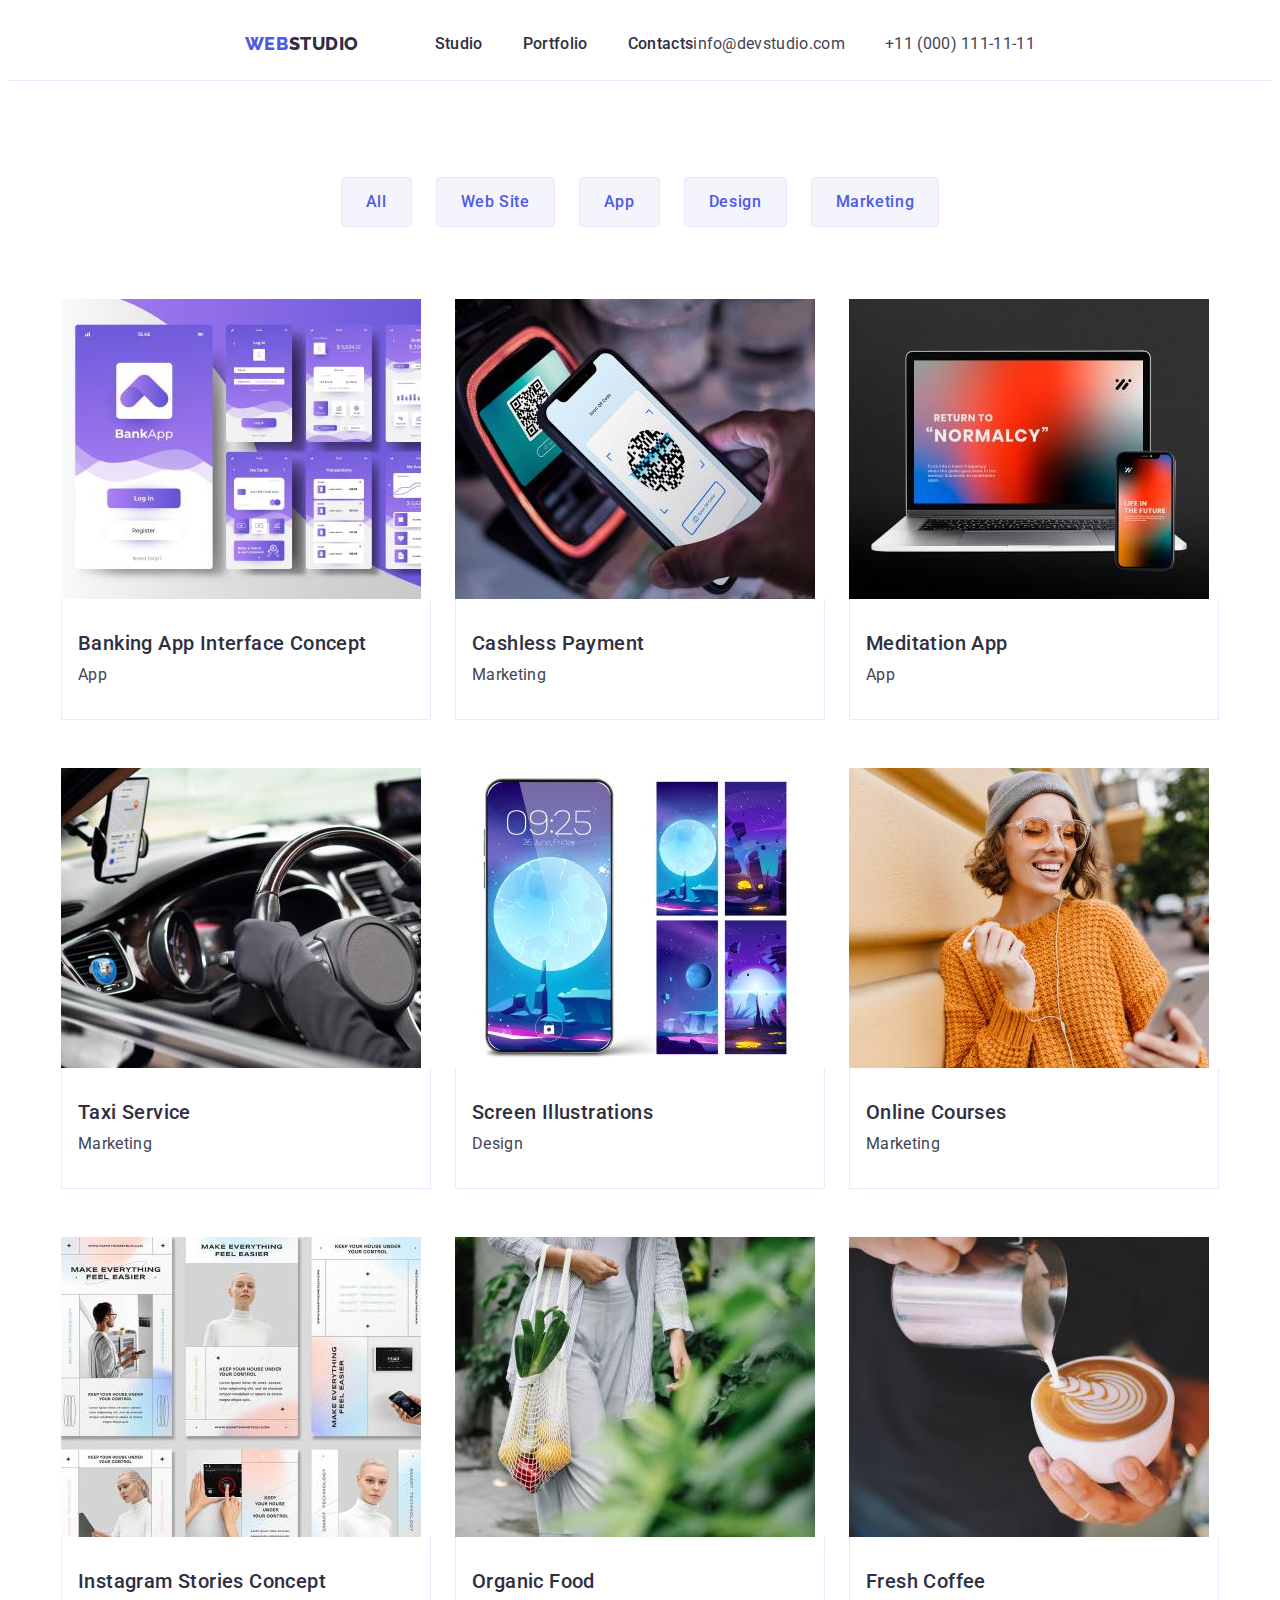
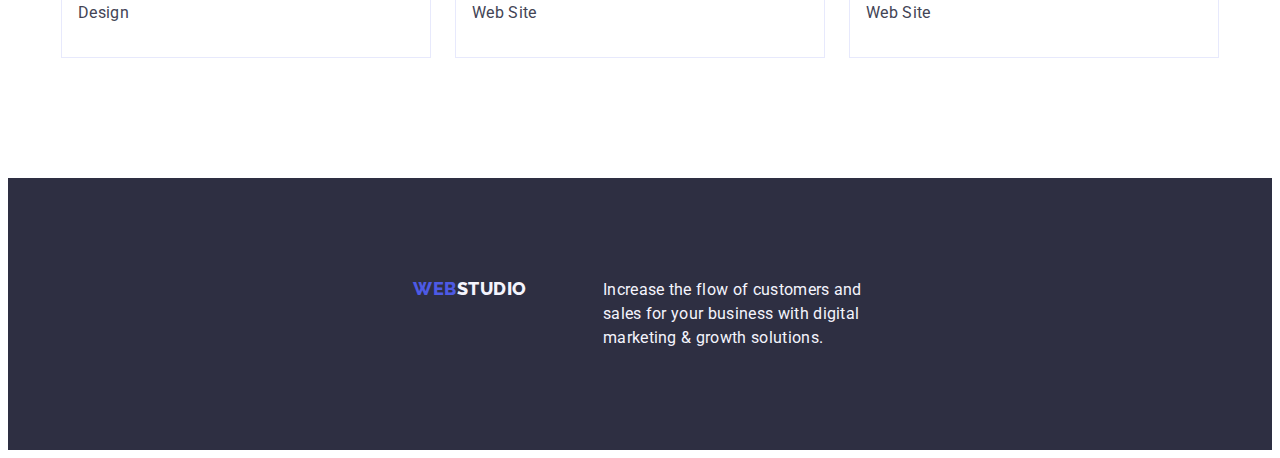
==== commit a6a919ec: "update styles.css" ====
--- a/portfolio.html
+++ b/portfolio.html
@@ -91,7 +91,7 @@
           </li>
           <li class="portfolio-list-flex">
             <a class="link">
-              <img src="./images/App.jpg" alt="meditation app" width="360">>
+              <img src="./images/App.jpg" alt="meditation app" width="360">
               <div class="portfolio-list-description">
                 <h2 class="portfolio-list-item">Meditation App</h2>
                 <p class="portfolio-category">App</p>
--- a/css/styles.css
+++ b/css/styles.css
@@ -5,13 +5,12 @@
 }
 :root {
     --brand-color: #4d5ae5;
+    --background-color: #ffffff;
+    --color-of-subtitles-color: #434455;
 }
 h1,
 h2,
 h3,
-h4,
-h5,
-h6,
 p {
     margin: 0;
 }
@@ -93,7 +92,7 @@
     line-height: 1.17;
     letter-spacing: 0.03em;
     text-transform: uppercase;
-    color: #4d5ae5;
+    color: var(--brand-color);
     margin-right: 76px;
 }
 .link {
@@ -137,19 +136,19 @@
     line-height: 1.07;
     text-align: center;
     letter-spacing: 0.02em;
-    color: #ffffff;
+    color: var(--background-color);
     text-wrap: wrap;
     max-width: 496px;
     margin-bottom: 48px;
 }
 .main-banner-button {
-    background-color: #4d5ae5;
+    background-color: var(--brand-color);
     font-family: "Roboto", sans-serif;
     font-weight: 500;
     font-size: 16px;
     line-height: 1.5;
     letter-spacing: 0.04em;
-    color: #ffffff;
+    color: var(--background-color);
     cursor: pointer;
     padding: 16px, 32px, 16px, 32px;
     display: block;
@@ -194,7 +193,7 @@
     gap: 24px;
 }
 .main-list-element {
-    background-color: #ffffff;
+    background-color: var(--background-color);
     width: calc((100% - 72px) / 4);
     border-radius: 0px 0px 4px 4px;
 }
@@ -215,7 +214,7 @@
     font-size: 16px;
     line-height: 1.5;
     letter-spacing: 0.02em;
-    color: #434455;
+    color: var(--color-of-subtitles-color);
     text-align: center;
 }
 .secondary-list-header {
@@ -256,6 +255,8 @@
     background-color: #2e2f42;
     padding: 100px 0;
     display: block;
+    margin-right: auto;
+    margin-left: auto;
 }
 
 .footer-link {
@@ -267,6 +268,7 @@
     color: #f4f4fd;
     letter-spacing: 0.02em;
     max-width: 264px;
+    display: inline-block;
 }
 .logo-secondary-footer {
     color: #f4f4fd;
@@ -331,7 +333,7 @@
     font-size: 16px;
     line-height: 1.5;
     letter-spacing: 0.02em;
-    color: #434455;
+    color: var(--color-of-subtitles-color);
 }
 .portfolio-main {
     padding-top: 96px;
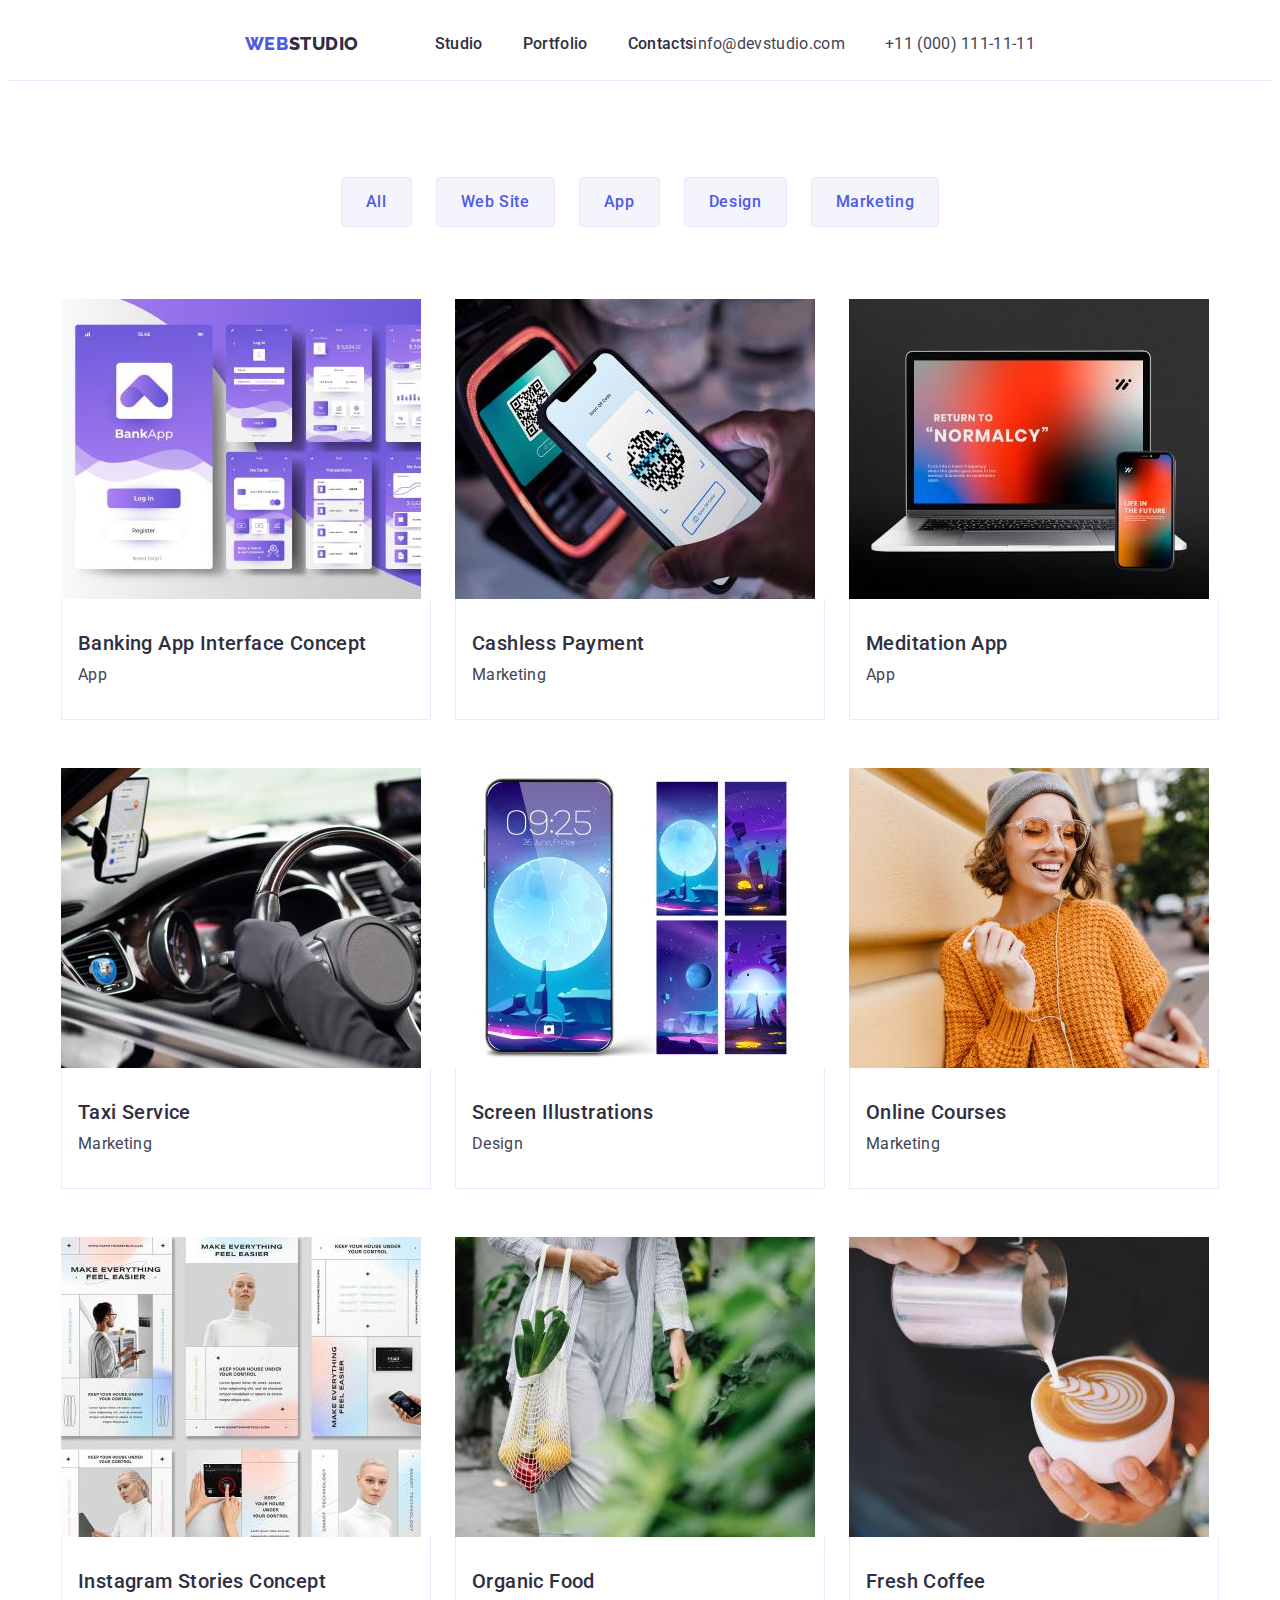
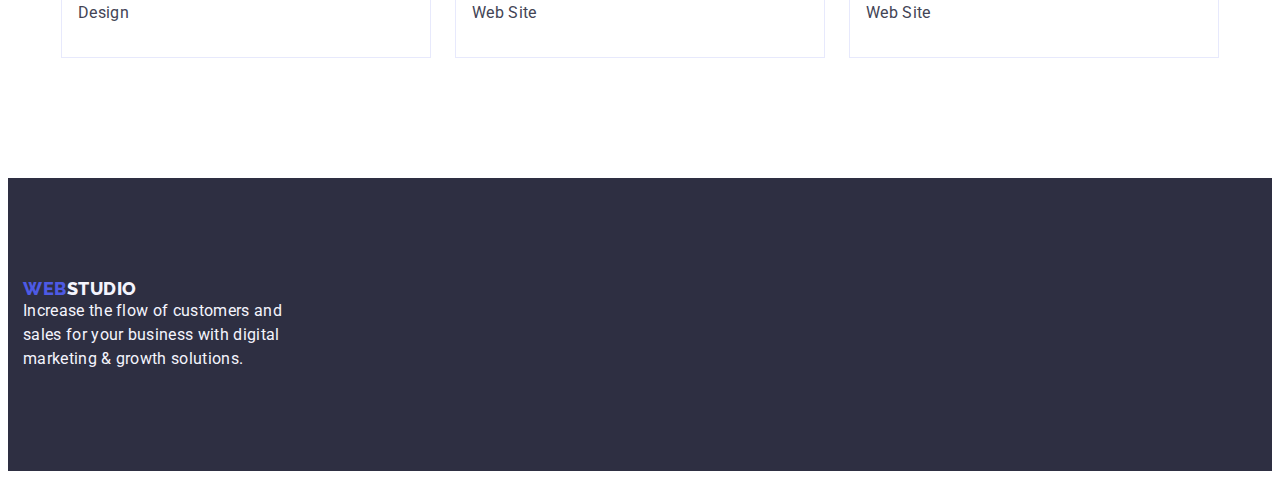
==== commit 30e4db5d: "footer page chamge" ====
--- a/portfolio.html
+++ b/portfolio.html
@@ -158,7 +158,7 @@
   </main>
   <!-- Page footer -->
   <footer class="footer">
-    <div class="container">
+    <div class="container footer-container">
       <a href="./index.html" class="logo link footer-link">Web<span class="logo-secondary-footer">Studio</span></a>
       <p class="footer-description">
         Increase the flow of customers and sales for your business with
--- a/css/styles.css
+++ b/css/styles.css
@@ -254,21 +254,19 @@
 .footer {
     background-color: #2e2f42;
     padding: 100px 0;
-    display: block;
-    margin-right: auto;
-    margin-left: auto;
 }
 
 .footer-link {
+    margin-bottom: 16px;
+}
+.footer-container {
     display: inline-block;
-    margin-bottom: 16px;
 }
 .footer-description {
     line-height: 1.5;
     color: #f4f4fd;
     letter-spacing: 0.02em;
     max-width: 264px;
-    display: inline-block;
 }
 .logo-secondary-footer {
     color: #f4f4fd;
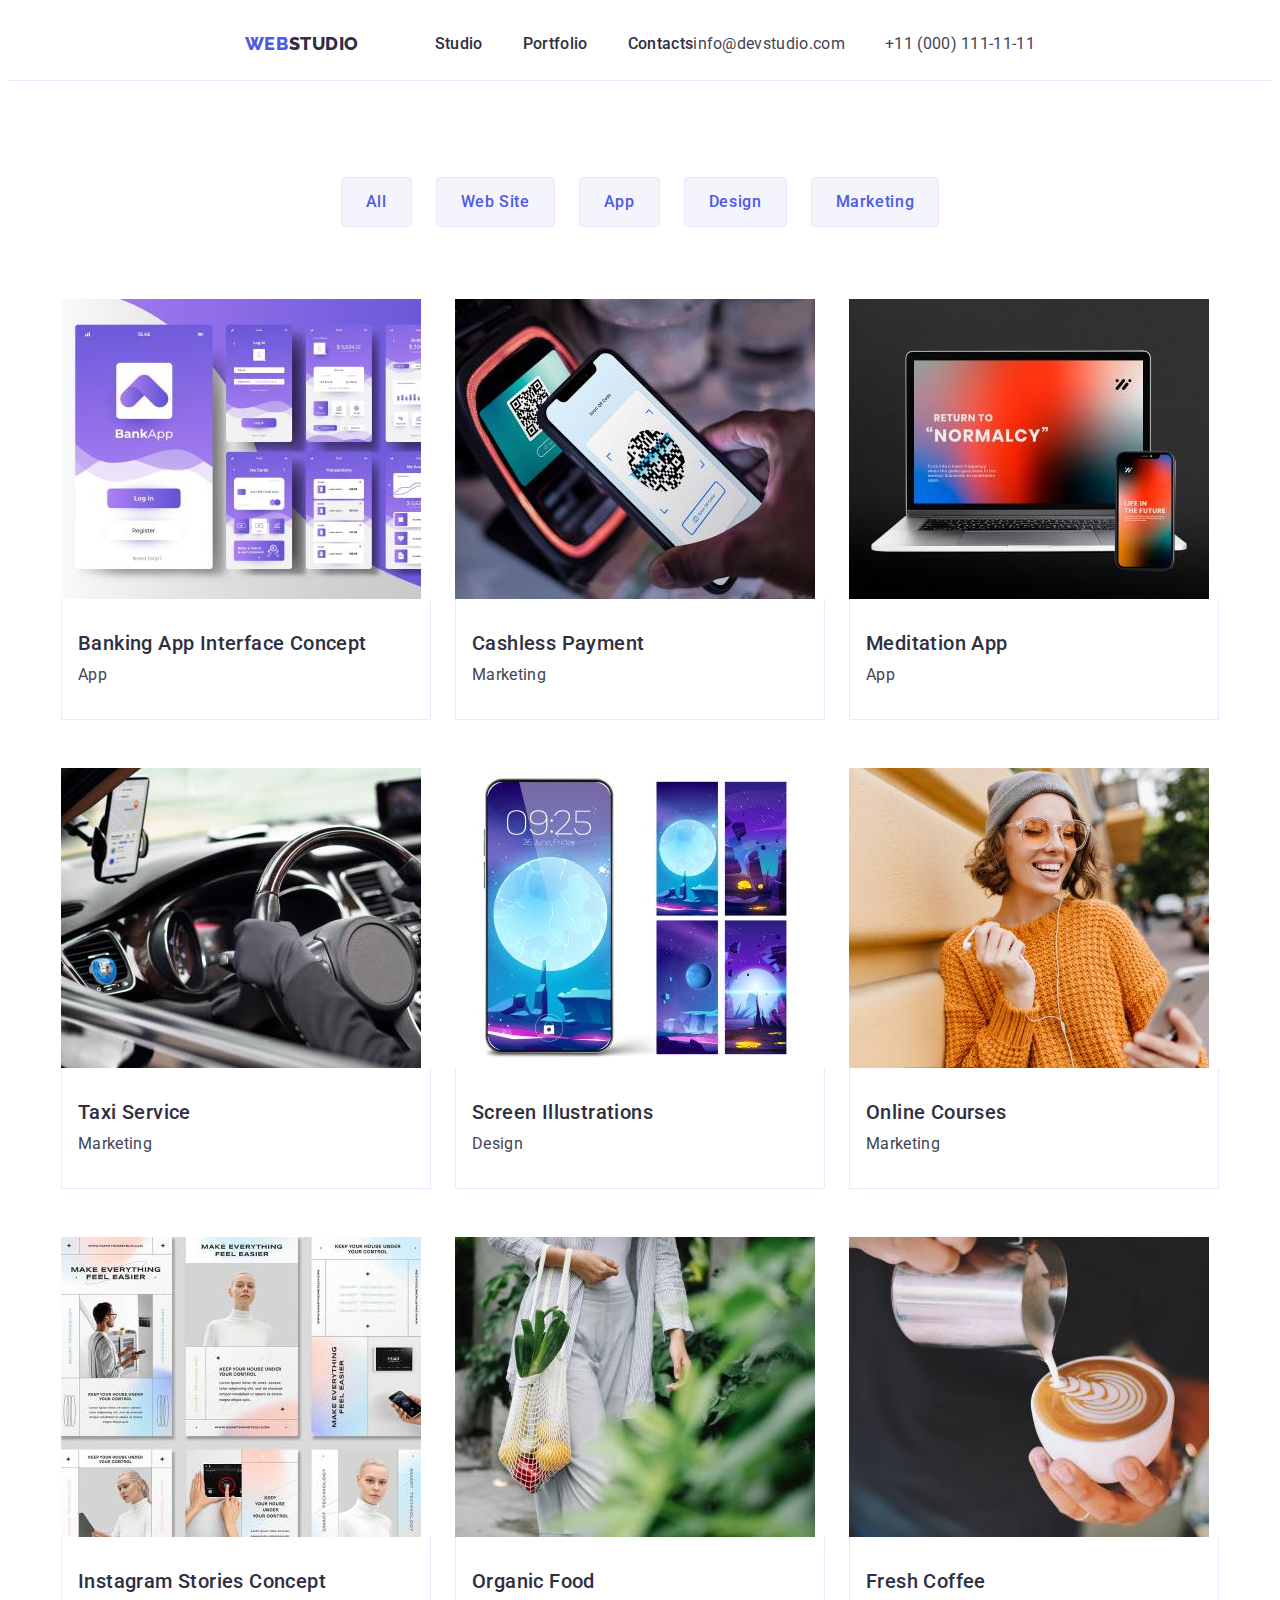
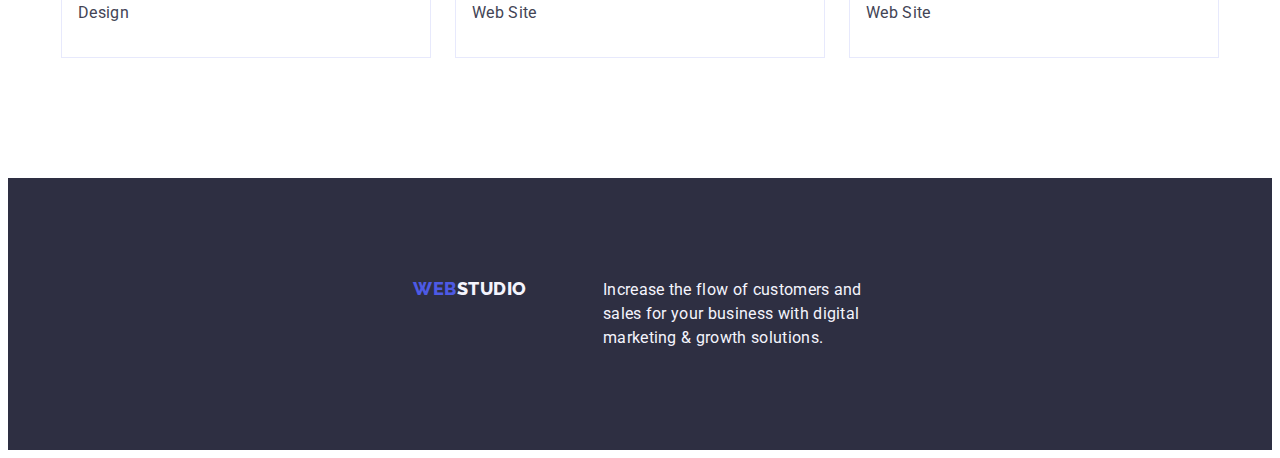
==== commit 0446bf15: "footer update" ====
--- a/portfolio.html
+++ b/portfolio.html
@@ -158,7 +158,7 @@
   </main>
   <!-- Page footer -->
   <footer class="footer">
-    <div class="container footer-container">
+    <div class="container">
       <a href="./index.html" class="logo link footer-link">Web<span class="logo-secondary-footer">Studio</span></a>
       <p class="footer-description">
         Increase the flow of customers and sales for your business with
--- a/css/styles.css
+++ b/css/styles.css
@@ -260,13 +260,13 @@
     margin-bottom: 16px;
 }
 .footer-container {
+}
+.footer-description {
+    line-height: 1.5;
+    color: #f4f4fd;
+    letter-spacing: 0.02em;
+    max-width: 264px;
     display: inline-block;
-}
-.footer-description {
-    line-height: 1.5;
-    color: #f4f4fd;
-    letter-spacing: 0.02em;
-    max-width: 264px;
 }
 .logo-secondary-footer {
     color: #f4f4fd;
